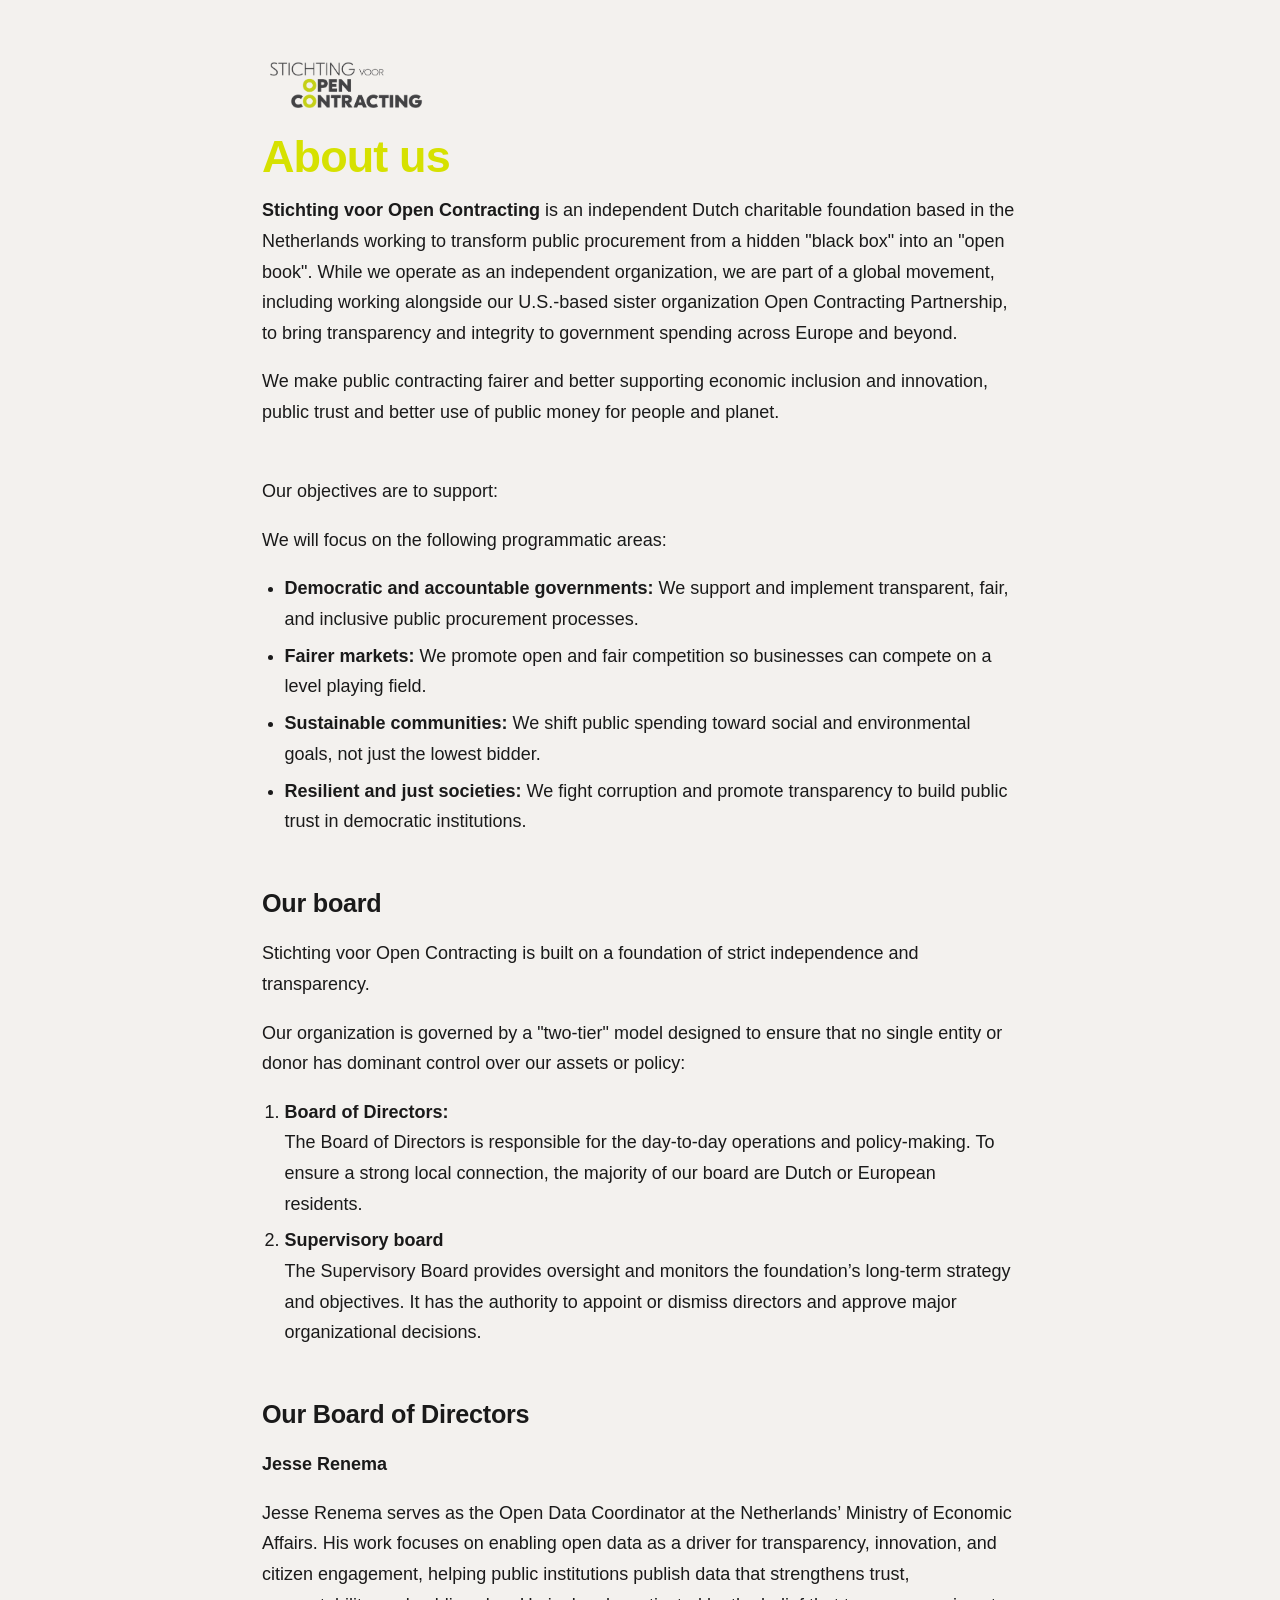
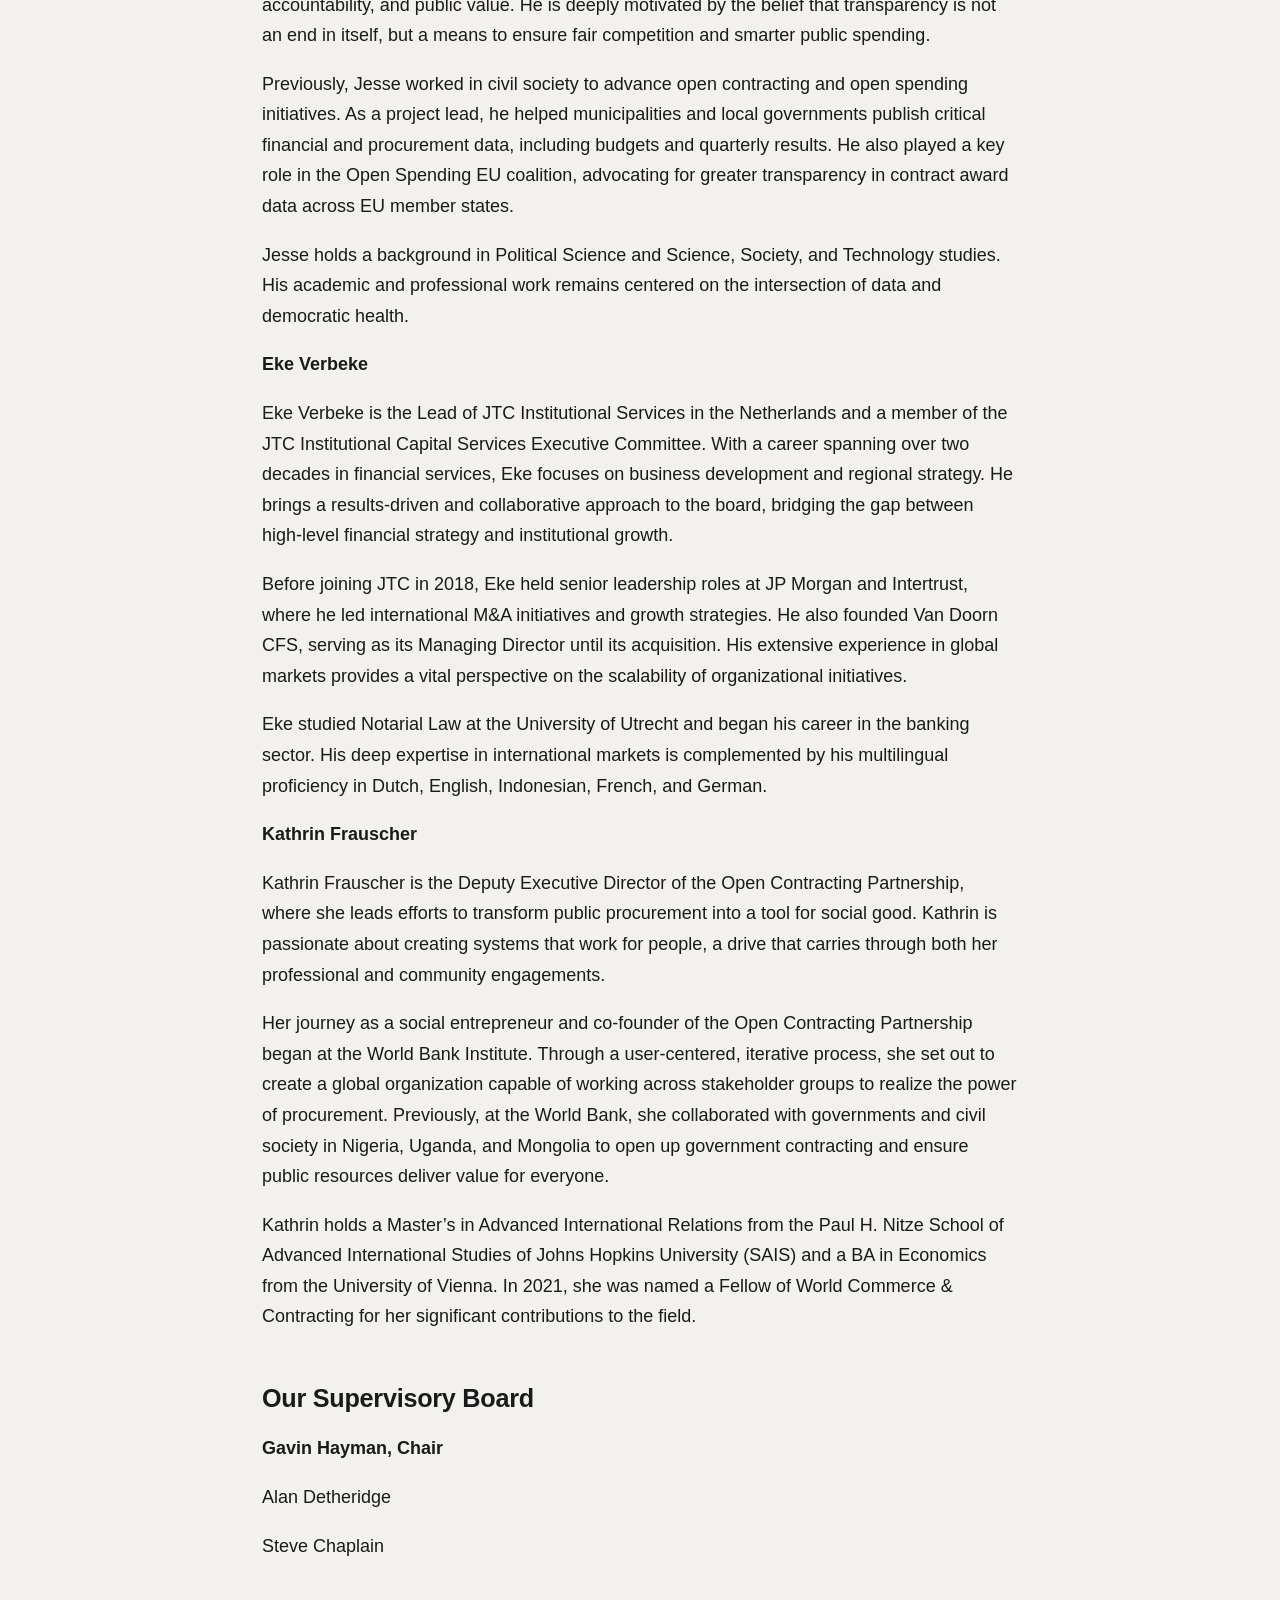
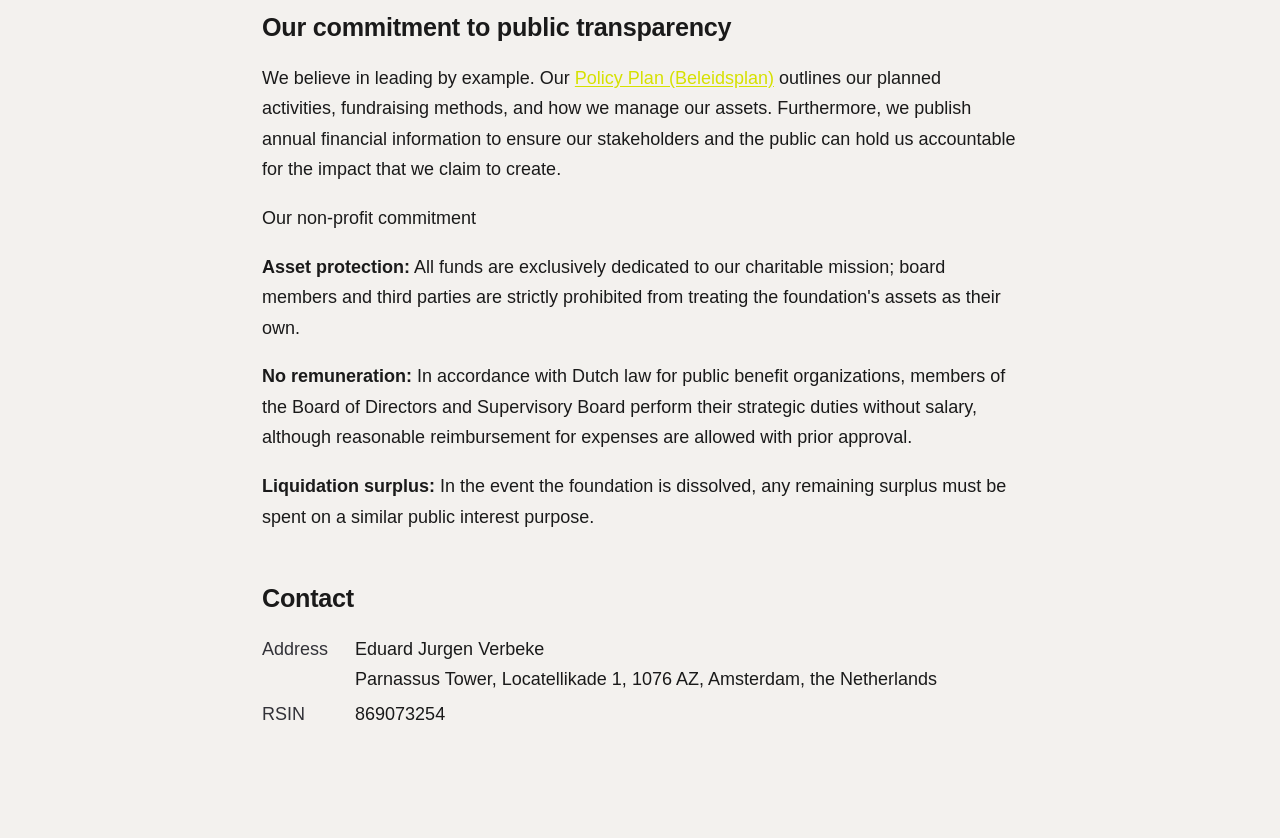
==== about.html @ 25e88741 "Rename about to about.html" ====
<!DOCTYPE html>
<html lang="en">
<head>
  <meta charset="UTF-8">
  <meta name="viewport" content="width=device-width, initial-scale=1.0">
  <title>About Stichting voor Open Contracting (SvOC)</title>
  <link rel="preload" href="fonts/GT-Eesti-Display-Regular.woff2" as="font" type="font/woff2" crossorigin>
  <link rel="preload" href="fonts/GT-Eesti-Display-Medium.woff2" as="font" type="font/woff2" crossorigin>
  <link rel="preload" href="fonts/GT-Eesti-Display-Bold.woff2" as="font" type="font/woff2" crossorigin>
  <link rel="stylesheet" href="styles.css">
</head>
<body>
  <main>
    <hgroup>
      <img src="files/Stichting-Logo.png" width="25%">
      <h1>About us</h1>
    </hgroup>

    <p><strong>Stichting voor Open Contracting</strong> is an independent Dutch charitable foundation based in the Netherlands working to transform public procurement from a hidden "black box" into an "open book". While we operate as an independent organization, we are part of a global movement, including working alongside our U.S.-based sister organization Open Contracting Partnership, to bring transparency and integrity to government spending across Europe and beyond.</p>
<p>We make public contracting fairer and better supporting economic inclusion and innovation, public trust and better use of public money for people and planet.<br><br></p> 
<p>Our objectives are to support:</p>
    <p>We will focus on the following programmatic areas:</p>
    
    <ul>
      <li><strong>Democratic and accountable governments:</strong> We support and implement transparent, fair, and inclusive public procurement processes. </li>
      <li><strong>Fairer markets:</strong> We promote open and fair competition so businesses can compete on a level playing field.</li>
      <li><strong>Sustainable communities:</strong> We shift public spending toward social and environmental goals, not just the lowest bidder.</li>
      <li><strong>Resilient and just societies:</strong> We fight corruption and promote transparency to build public trust in democratic institutions.</li>  
    </ul>

    <h2>Our board</h2>
    <p>Stichting voor Open Contracting is built on a foundation of strict independence and transparency.</p>
    <p>Our organization is governed by a "two-tier" model designed to ensure that no single entity or donor has dominant control over our assets or policy:
 </p>
    <ol>
    <li><strong>Board of Directors: </strong><br>
        The Board of Directors is responsible for the day-to-day operations and policy-making. To ensure a strong local connection, the majority of our board are Dutch or European residents.</li>
    <li><strong>Supervisory board </strong><br>
        The Supervisory Board provides oversight and monitors the foundation’s long-term strategy and objectives. It has the authority to appoint or dismiss directors and approve major organizational decisions.</li>
    </ol>
    
    <h2>Our Board of Directors</h2>
    <p><strong>Jesse Renema</strong></p>
<p>Jesse Renema serves as the Open Data Coordinator at the Netherlands’ Ministry of Economic Affairs. His work focuses on enabling open data as a driver for transparency, innovation, and citizen engagement, helping public institutions publish data that strengthens trust, accountability, and public value. He is deeply motivated by the belief that transparency is not an end in itself, but a means to ensure fair competition and smarter public spending. </p>
<p>Previously, Jesse worked in civil society to advance open contracting and open spending initiatives. As a project lead, he helped municipalities and local governments publish critical financial and procurement data, including budgets and quarterly results. He also played a key role in the Open Spending EU coalition, advocating for greater transparency in contract award data across EU member states. </p>
<p>Jesse holds a background in Political Science and Science, Society, and Technology studies. His academic and professional work remains centered on the intersection of data and democratic health. </p>

<p><strong>Eke Verbeke</strong></p>
<p>Eke Verbeke is the Lead of JTC Institutional Services in the Netherlands and a member of the JTC Institutional Capital Services Executive Committee. With a career spanning over two decades in financial services, Eke focuses on business development and regional strategy. He brings a results-driven and collaborative approach to the board, bridging the gap between high-level financial strategy and institutional growth. </p>
<p>Before joining JTC in 2018, Eke held senior leadership roles at JP Morgan and Intertrust, where he led international M&A initiatives and growth strategies. He also founded Van Doorn CFS, serving as its Managing Director until its acquisition. His extensive experience in global markets provides a vital perspective on the scalability of organizational initiatives. </p>
<p>Eke studied Notarial Law at the University of Utrecht and began his career in the banking sector. His deep expertise in international markets is complemented by his multilingual proficiency in Dutch, English, Indonesian, French, and German. </p>

<p><strong>Kathrin Frauscher</strong></p>
<p>Kathrin Frauscher is the Deputy Executive Director of the Open Contracting Partnership, where she leads efforts to transform public procurement into a tool for social good. Kathrin is passionate about creating systems that work for people, a drive that carries through both her professional and community engagements. </p>
<p>Her journey as a social entrepreneur and co-founder of the Open Contracting Partnership began at the World Bank Institute. Through a user-centered, iterative process, she set out to create a global organization capable of working across stakeholder groups to realize the power of procurement. Previously, at the World Bank, she collaborated with governments and civil society in Nigeria, Uganda, and Mongolia to open up government contracting and ensure public resources deliver value for everyone. </p>
<p>Kathrin holds a Master’s in Advanced International Relations from the Paul H. Nitze School of Advanced International Studies of Johns Hopkins University (SAIS) and a BA in Economics from the University of Vienna. In 2021, she was named a Fellow of World Commerce & Contracting for her significant contributions to the field.
 </p>

 <h2>Our Supervisory Board</h2>
    <p><strong>Gavin Hayman, Chair</strong></p>
    <p>Alan Detheridge</p>
    <p>Steve Chaplain</p>

<h2>Our commitment to public transparency</h2>
<p>We believe in leading by example. Our <a href="files/articles-of-incorporation.pdf" target="_blank">Policy Plan (Beleidsplan)</a> outlines our planned activities, fundraising methods, and how we manage our assets. Furthermore, we publish annual financial information to ensure our stakeholders and the public can hold us accountable for the impact that we claim to create.</p>

<p>Our non-profit commitment
<p><strong>Asset protection:</strong> All funds are exclusively dedicated to our charitable mission; board members and third parties are strictly prohibited from treating the foundation's assets as their own.</p>
<p><strong>No remuneration:</strong> In accordance with Dutch law for public benefit organizations, members of the Board of Directors and Supervisory Board perform their strategic duties without salary, although reasonable reimbursement for expenses are allowed with prior approval.</p>
<p><strong>Liquidation surplus:</strong> In the event the foundation is dissolved, any remaining surplus must be spent on a similar public interest purpose.
</p>

<h2>Contact</h2>
    <dl>
      <dt>Address</dt>
      <dd>Eduard Jurgen Verbeke<br>Parnassus Tower, Locatellikade 1, 1076 AZ, Amsterdam, the Netherlands</dd>
      <dt>RSIN</dt>
      <dd>869073254</dd>
    </dl>

  </main>
</body>
</html>
---- styles.css ----
/* GT Eesti */
@font-face {
  font-family: "GT Eesti";
  font-style: normal;
  font-display: swap;
  src: url("fonts/GT-Eesti-Display-Regular.woff2") format("woff2");
}

@font-face {
  font-family: "GT Eesti";
  font-style: normal;
  font-weight: 600;
  font-display: swap;
  src: url("fonts/GT-Eesti-Display-Medium.woff2") format("woff2");
}

@font-face {
  font-family: "GT Eesti";
  font-style: normal;
  font-weight: 700;
  font-display: swap;
  src: url("fonts/GT-Eesti-Display-Bold.woff2") format("woff2");
}


:root {
  --text: #1a1a1a;
  --text-light: #323238;
  --bg: #f3f1ee;
  --accent: #d6e100;
  --max-width: 42rem;
}

* {
  margin: 0;
  padding: 0;
  box-sizing: border-box;
}

html {
  font-size: 18px;
  -webkit-font-smoothing: antialiased;
  -moz-osx-font-smoothing: grayscale;
}

body {
  font-family: "GT-Eesti-Display-Regular", -apple-system, BlinkMacSystemFont, "Segoe UI", OpenSans, sans-serif;
  line-height: 1.7;
  color: var(--text);
  background: var(--bg);
  padding: 3rem 1.5rem 5rem;
}

main {
  max-width: var(--max-width);
  margin: 0 auto;
}

h1, h2, h3, .subtitle {
  font-family: "GT-Eesti-Display-Bold", OpenSans, sans-serif;
}

h1 {
  font-size: 2.5rem;
  line-height: 1.3;
  margin-bottom: 0.5rem;
  letter-spacing: -0.02em;
  color: var(--accent);
}

.subtitle {
  color: var(--text-light);
  font-size: 1.35rem;
  margin-bottom: 3rem;
}

.subtitle::after {
  content: "";
  display: block;
  width: 4rem;
  height: 3px;
  background: var(--accent);
  margin-top: 1.5rem;
}

h2 {
  font-size: 1.4rem;
  font-weight: 700;
  margin-top: 2.5rem;
  margin-bottom: 0.75rem;
  letter-spacing: -0.01em;
}

h3 {
  font-size: 1.2rem;
  font-weight: 600;
  margin-top: 2rem;
  margin-bottom: 0.75rem;
  letter-spacing: -0.01em;
}

p, ul, dl {
  margin-bottom: 1rem;
}

ul {
  padding-left: 1.25rem;
}

ol {
  padding-left: 1.25rem;
}

li {
  margin-bottom: 0.35rem;
}

dl {
  display: grid;
  grid-template-columns: auto 1fr;
  gap: 0.25rem 1.5rem;
}

dt {
  color: var(--text-light);
}

dd {
  margin: 0;
}

a {
  color: var(--accent);
  text-decoration: underline;
  text-underline-offset: 2px;
}

a:hover {
  color: var(--text);
}

@media (max-width: 600px) {
  html {
    font-size: 16px;
  }

  body {
    padding: 2rem 1rem 3rem;
  }

  h1 {
    font-size: 2rem;
  }

  dl {
    grid-template-columns: 1fr;
    gap: 0.1rem;
  }

  dt {
    margin-top: 0.5rem;
  }
}
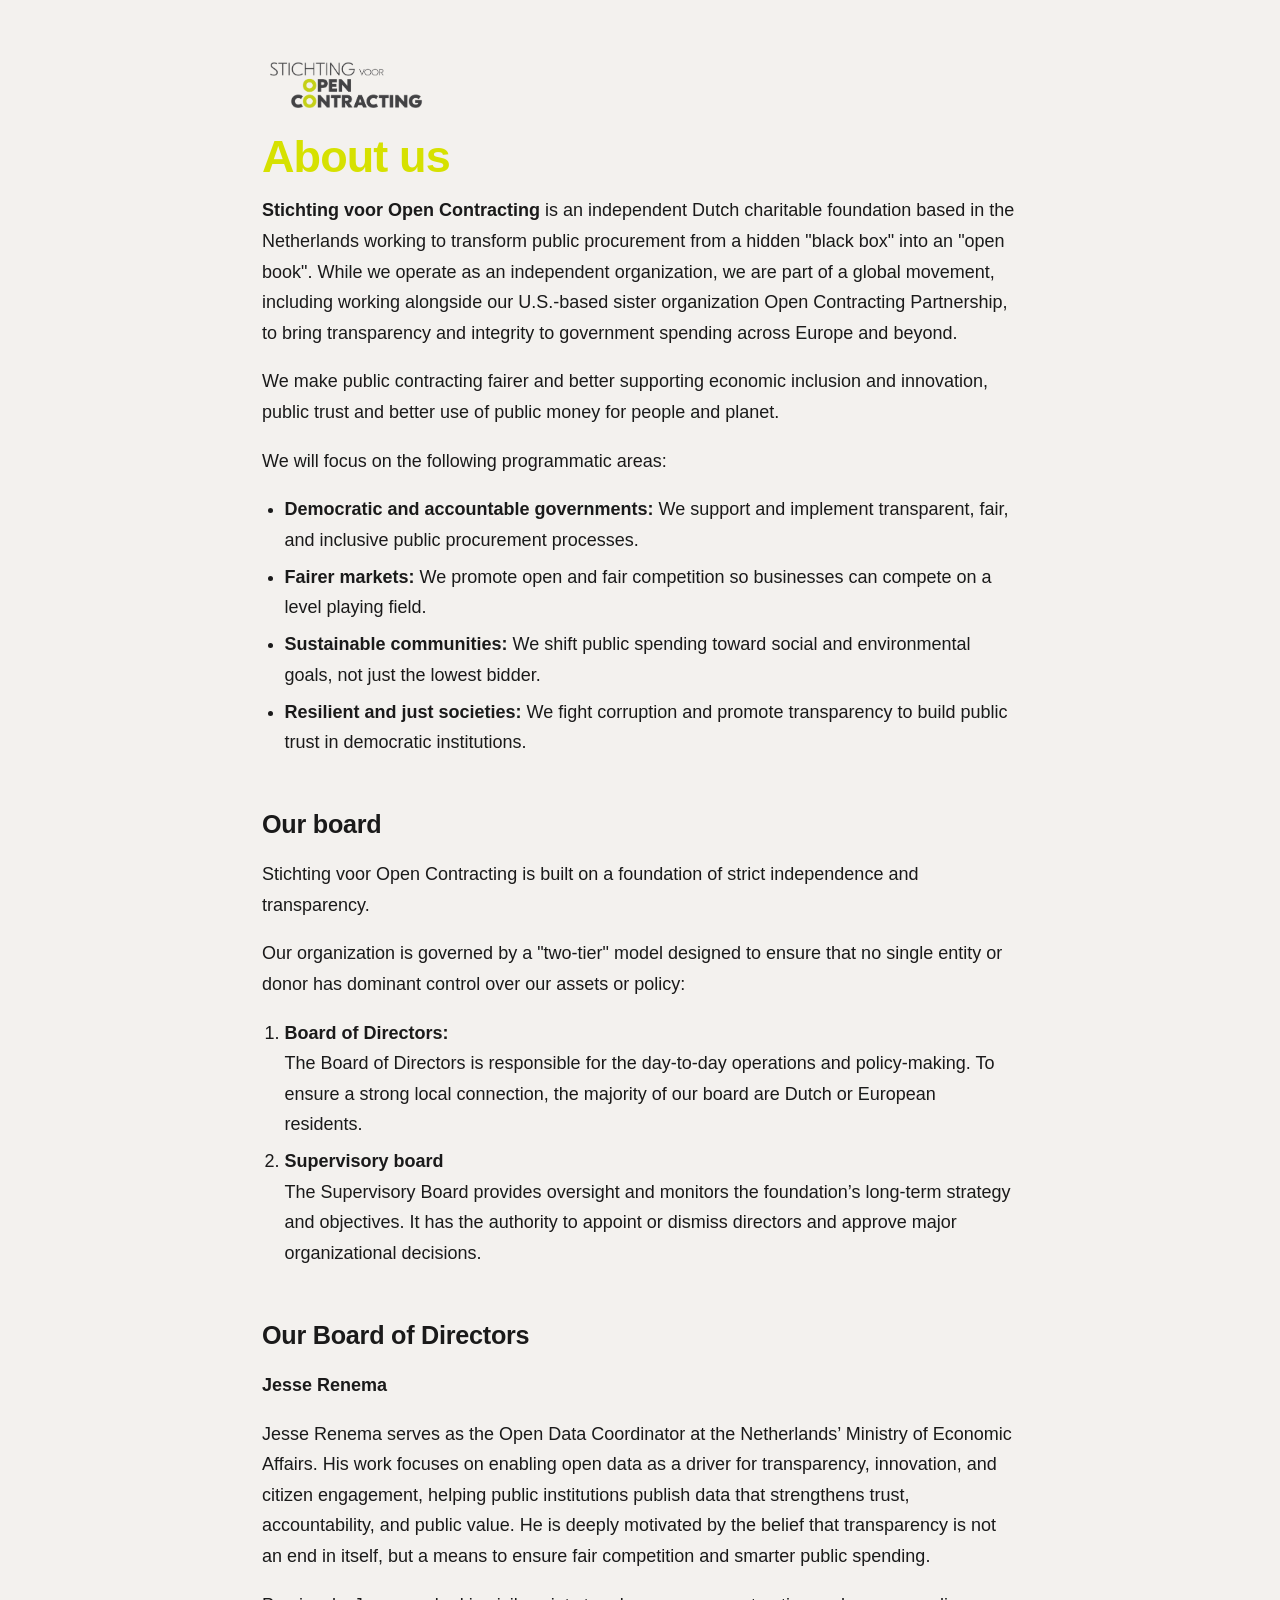
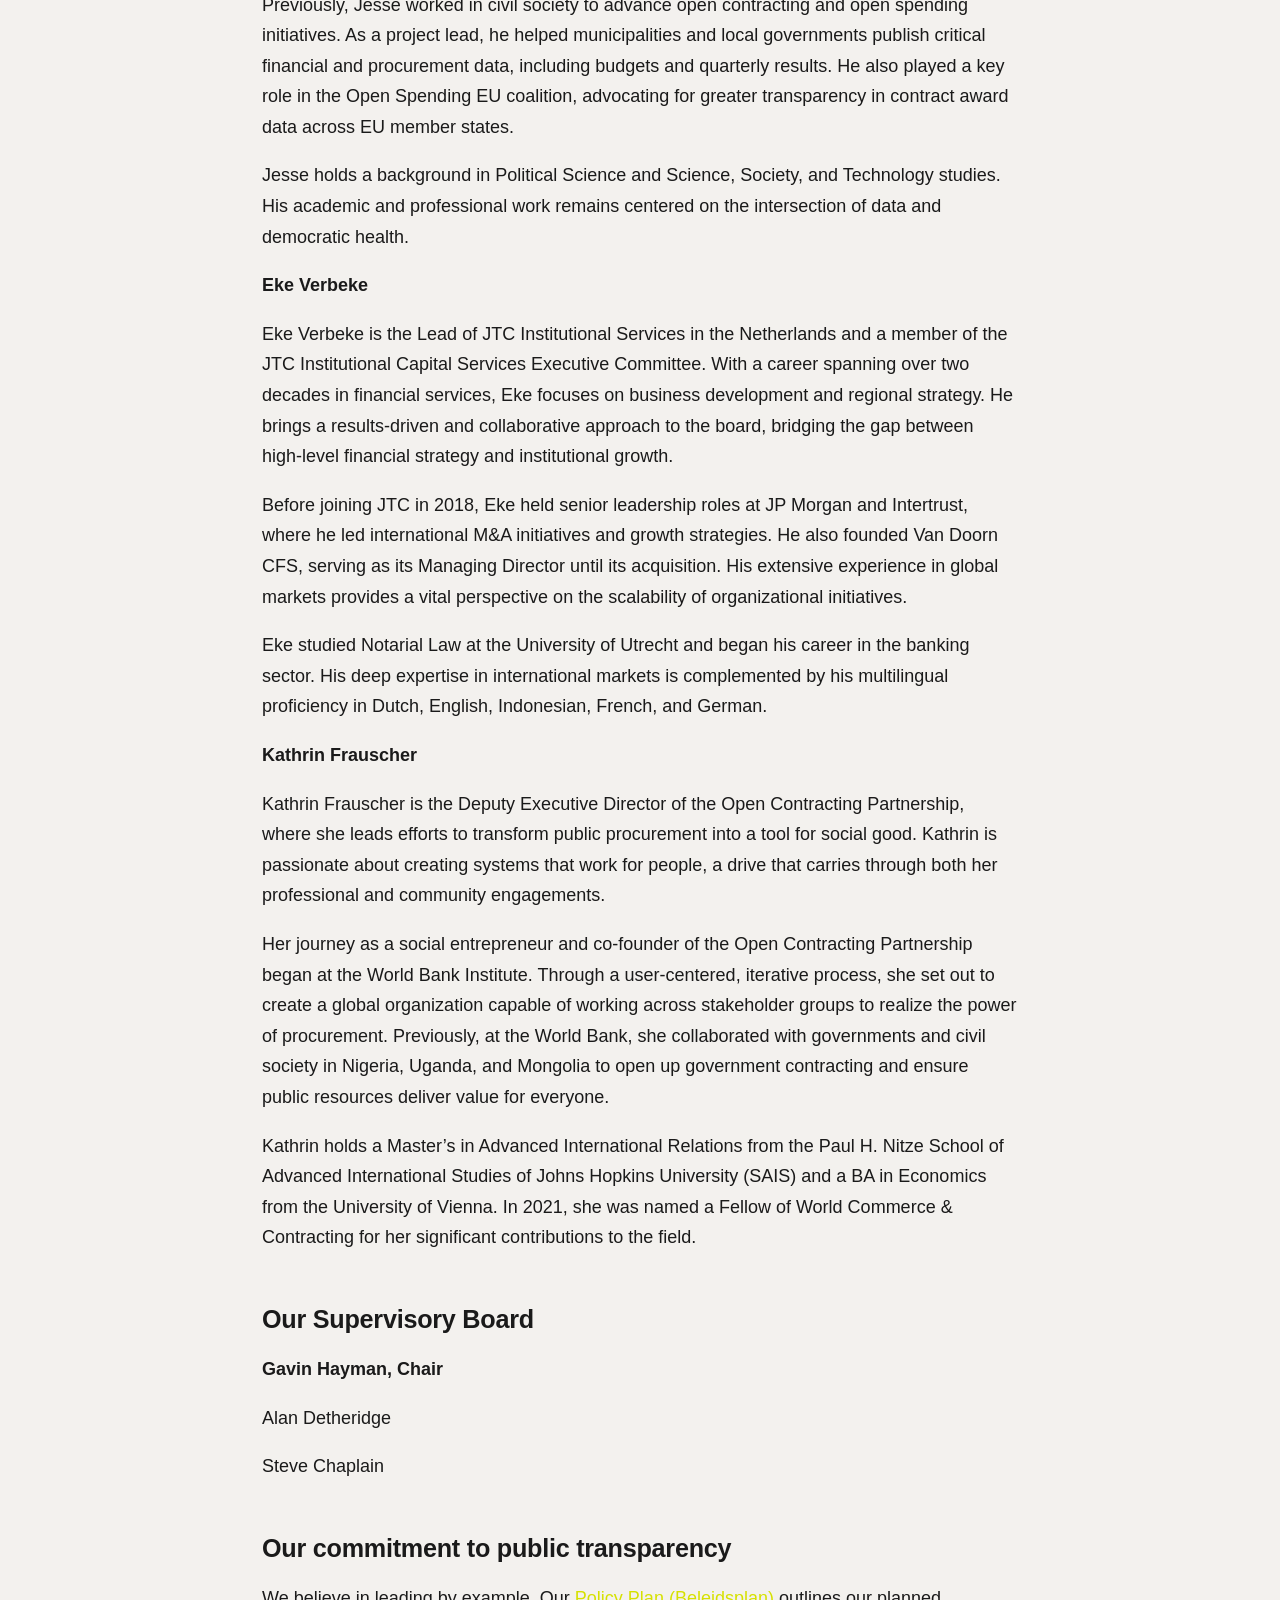
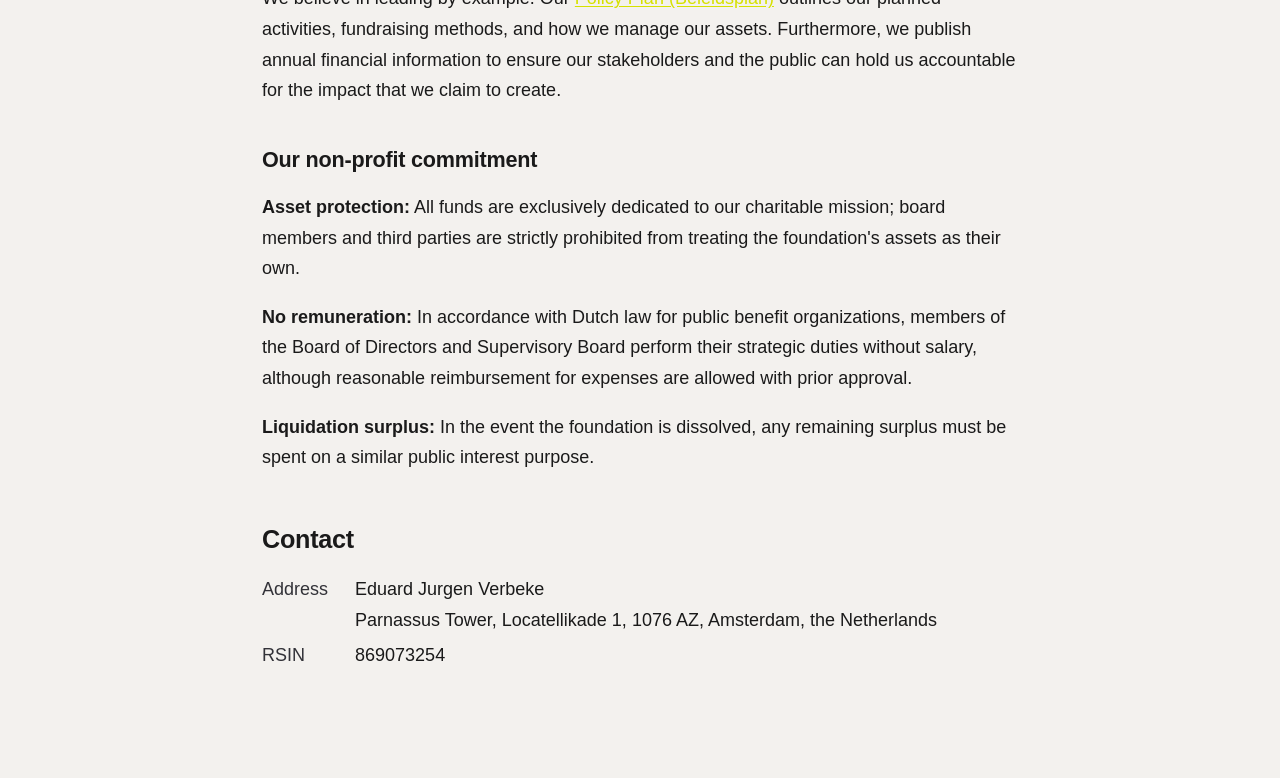
==== commit 17c8d44a: "Update about.html" ====
--- a/about.html
+++ b/about.html
@@ -17,10 +17,8 @@
     </hgroup>
 
     <p><strong>Stichting voor Open Contracting</strong> is an independent Dutch charitable foundation based in the Netherlands working to transform public procurement from a hidden "black box" into an "open book". While we operate as an independent organization, we are part of a global movement, including working alongside our U.S.-based sister organization Open Contracting Partnership, to bring transparency and integrity to government spending across Europe and beyond.</p>
-<p>We make public contracting fairer and better supporting economic inclusion and innovation, public trust and better use of public money for people and planet.<br><br></p> 
-<p>Our objectives are to support:</p>
+<p>We make public contracting fairer and better supporting economic inclusion and innovation, public trust and better use of public money for people and planet.</p> 
     <p>We will focus on the following programmatic areas:</p>
-    
     <ul>
       <li><strong>Democratic and accountable governments:</strong> We support and implement transparent, fair, and inclusive public procurement processes. </li>
       <li><strong>Fairer markets:</strong> We promote open and fair competition so businesses can compete on a level playing field.</li>
@@ -64,7 +62,7 @@
 <h2>Our commitment to public transparency</h2>
 <p>We believe in leading by example. Our <a href="files/articles-of-incorporation.pdf" target="_blank">Policy Plan (Beleidsplan)</a> outlines our planned activities, fundraising methods, and how we manage our assets. Furthermore, we publish annual financial information to ensure our stakeholders and the public can hold us accountable for the impact that we claim to create.</p>
 
-<p>Our non-profit commitment
+<h3>Our non-profit commitment</h3>
 <p><strong>Asset protection:</strong> All funds are exclusively dedicated to our charitable mission; board members and third parties are strictly prohibited from treating the foundation's assets as their own.</p>
 <p><strong>No remuneration:</strong> In accordance with Dutch law for public benefit organizations, members of the Board of Directors and Supervisory Board perform their strategic duties without salary, although reasonable reimbursement for expenses are allowed with prior approval.</p>
 <p><strong>Liquidation surplus:</strong> In the event the foundation is dissolved, any remaining surplus must be spent on a similar public interest purpose.
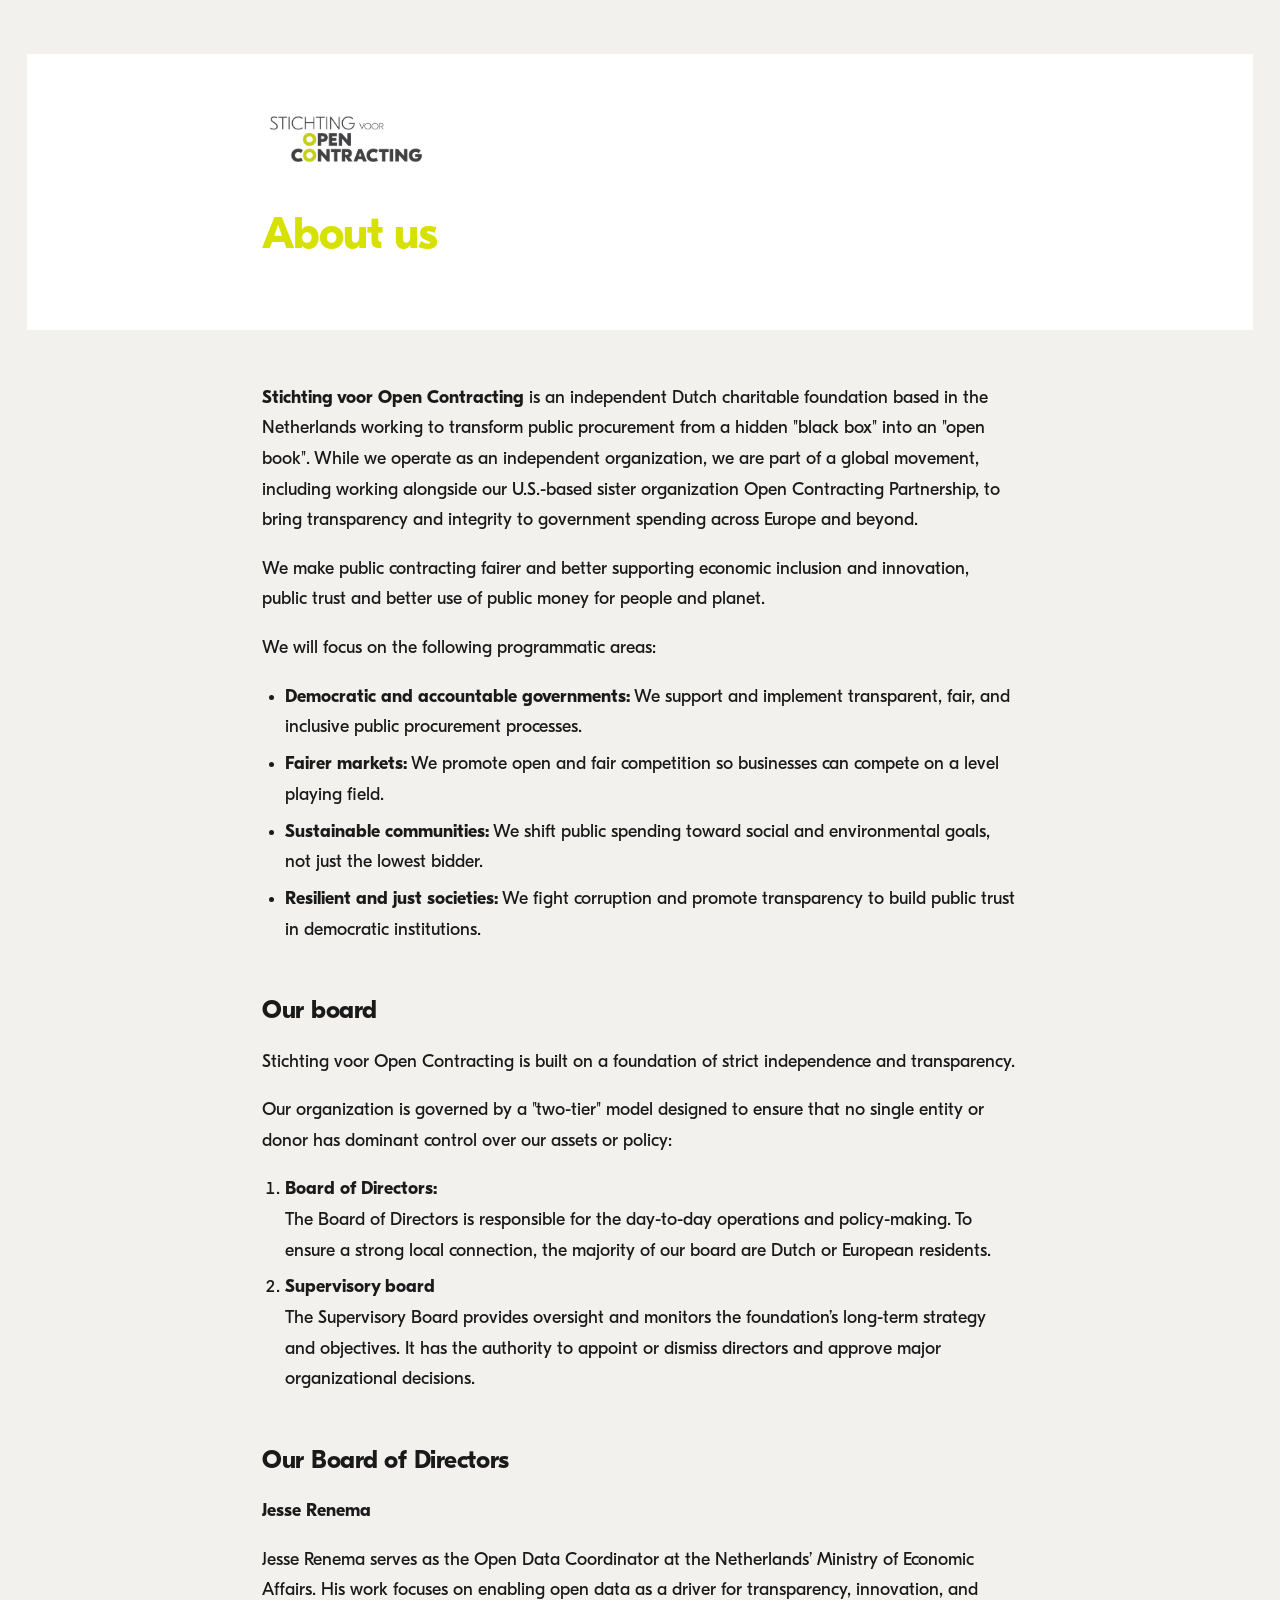
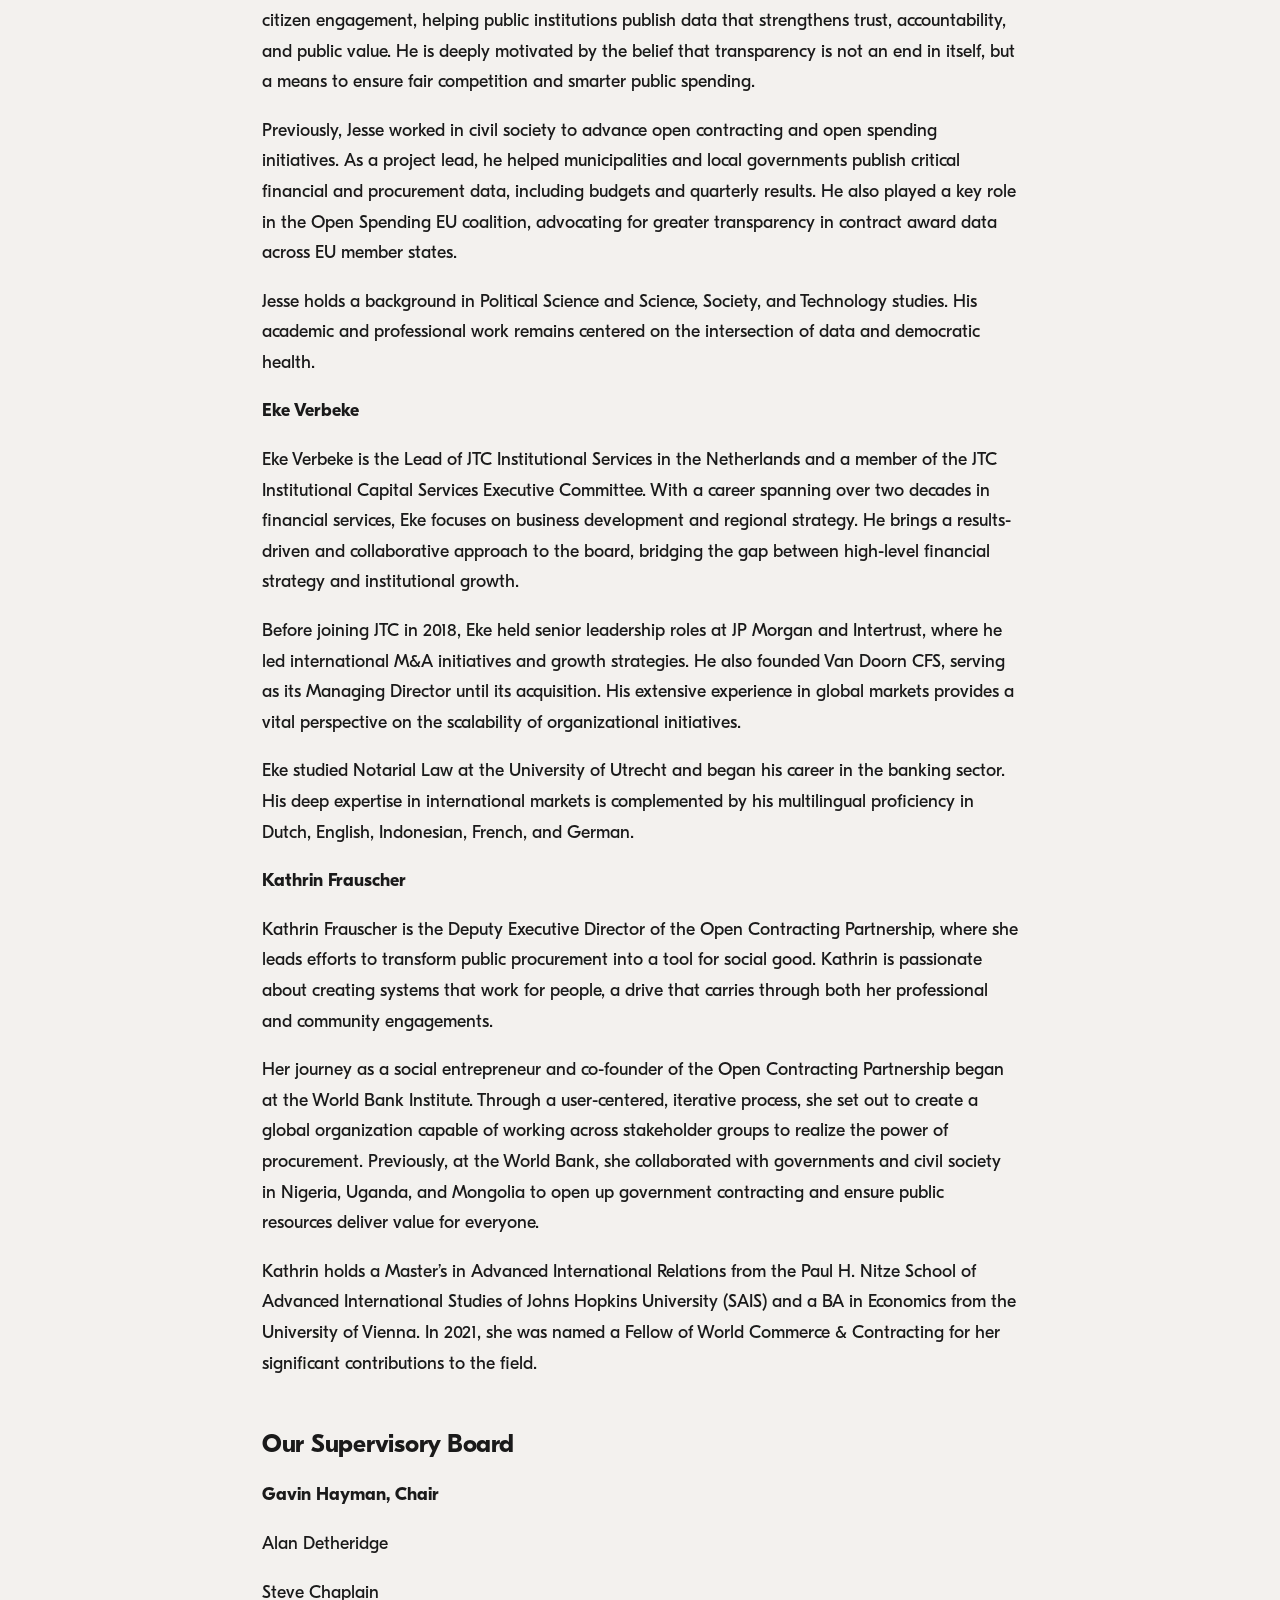
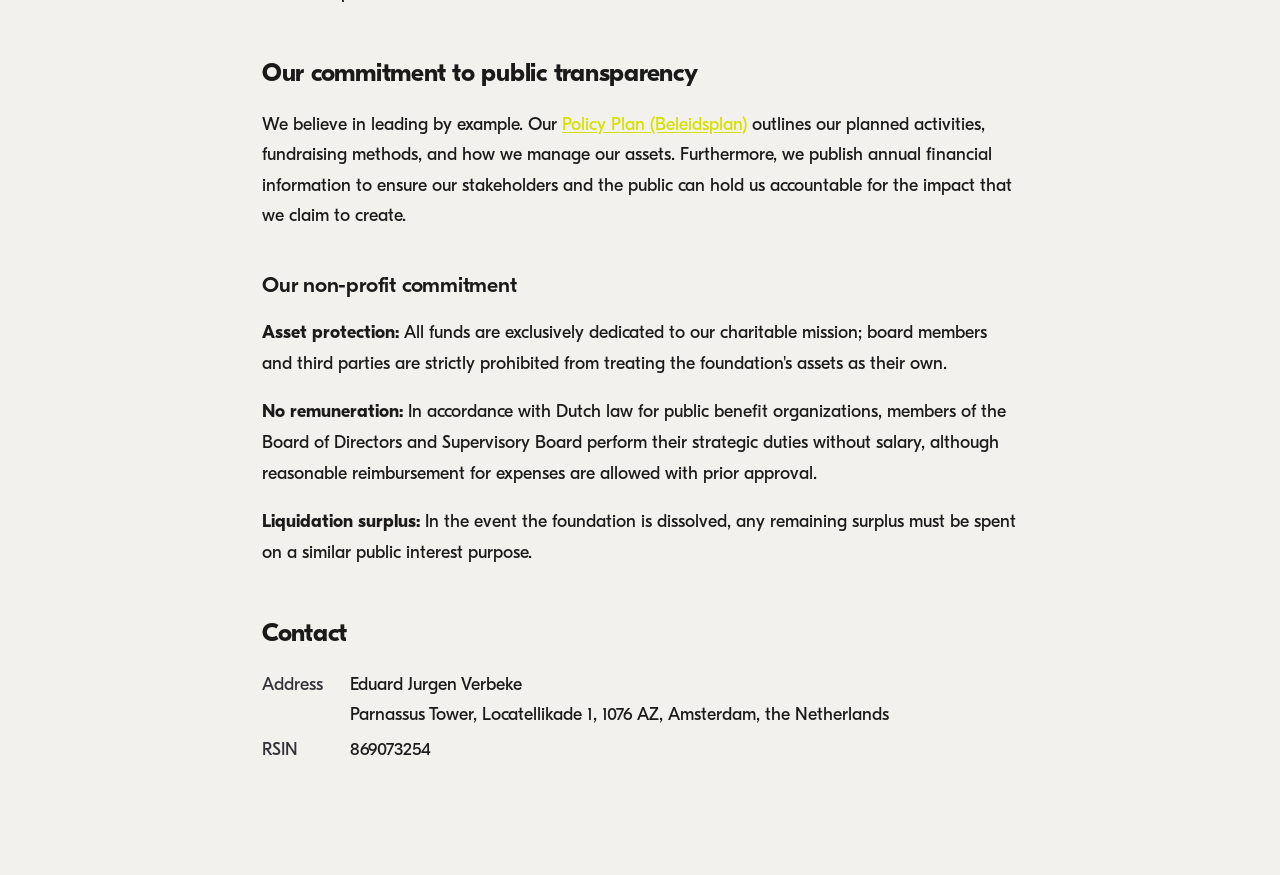
==== commit 93ff82e6: "Update about.html" ====
--- a/about.html
+++ b/about.html
@@ -10,11 +10,15 @@
   <link rel="stylesheet" href="styles.css">
 </head>
 <body>
+   <header class="site-header">
+    <div class="site-header__inner">
+      <a href="http://open-contracting.eu/index.html">
+         <a href="http://open-contracting.eu/index.html"><img src="files/Stichting-Logo.png"></a>
+      </a>
+      <h1>About us</h1>
+    </div>
+  </header>
   <main>
-    <hgroup>
-      <img src="files/Stichting-Logo.png" width="25%">
-      <h1>About us</h1>
-    </hgroup>
 
     <p><strong>Stichting voor Open Contracting</strong> is an independent Dutch charitable foundation based in the Netherlands working to transform public procurement from a hidden "black box" into an "open book". While we operate as an independent organization, we are part of a global movement, including working alongside our U.S.-based sister organization Open Contracting Partnership, to bring transparency and integrity to government spending across Europe and beyond.</p>
 <p>We make public contracting fairer and better supporting economic inclusion and innovation, public trust and better use of public money for people and planet.</p> 
--- a/styles.css
+++ b/styles.css
@@ -2,6 +2,7 @@
 @font-face {
   font-family: "GT Eesti";
   font-style: normal;
+  font-weight: 400;
   font-display: swap;
   src: url("fonts/GT-Eesti-Display-Regular.woff2") format("woff2");
 }
@@ -44,7 +45,7 @@
 }
 
 body {
-  font-family: "GT-Eesti-Display-Regular", -apple-system, BlinkMacSystemFont, "Segoe UI", OpenSans, sans-serif;
+  font-family: "GT Eesti", -apple-system, BlinkMacSystemFont, "Segoe UI", OpenSans, sans-serif;
   line-height: 1.7;
   color: var(--text);
   background: var(--bg);
@@ -57,12 +58,13 @@
 }
 
 h1, h2, h3, .subtitle {
-  font-family: "GT-Eesti-Display-Bold", OpenSans, sans-serif;
+  font-family: "GT Eesti", OpenSans, sans-serif;
 }
 
 h1 {
   font-size: 2.5rem;
   line-height: 1.3;
+  margin-top: 2.5rem;
   margin-bottom: 0.5rem;
   letter-spacing: -0.02em;
   color: var(--accent);
@@ -161,3 +163,109 @@
     margin-top: 0.5rem;
   }
 }
+
+/* Site header */
+.site-header {
+  background: #fff;
+  padding: 3rem 1.5rem;
+  margin-bottom: 3rem;
+}
+
+.site-header__inner {
+  max-width: var(--max-width);
+  margin: 0 auto;
+}
+
+.site-header__inner img {
+  display: block;
+  margin-bottom: 2rem;
+  width: clamp(120px, 25%, 220px);
+}
+
+.site-header__inner h1 {
+  margin-top: 0;
+}
+
+
+/* Buttons */
+.btn {
+  display: inline-block;
+  padding: 0.65em 1.4em;
+  font-family: "GT Eesti", sans-serif;
+  font-size: 0.95rem;
+  font-weight: 700;
+  text-decoration: none;
+  cursor: pointer;
+  border: none;
+  border-radius: 4px;
+  transition: background 0.15s ease, color 0.15s ease;
+}
+
+/* Primary: dark fill */
+.btn-primary {
+  background: var(--text);
+  color: var(--bg);
+}
+
+.btn-primary:hover {
+  background: var(--accent);
+  color: var(--text);
+}
+
+/* Secondary: outline */
+.btn-secondary {
+  background: transparent;
+  color: var(--text);
+  border: 2px solid var(--text);
+}
+
+.btn-secondary:hover {
+  background: var(--accent);
+  border-color: var(--accent);
+  color: var(--text);
+}
+
+/* Cards section */
+.cards-grid {
+  display: grid;
+  grid-template-columns: repeat(3, 1fr);
+  gap: 1.5rem;
+  margin-top: 2.5rem;
+  margin-bottom: 2rem;
+}
+
+.card {
+  background: #fff;
+  padding: 2rem 1.75rem;
+  box-shadow: 0 2px 12px rgba(0, 0, 0, 0.07);
+}
+
+.card-icon {
+  margin-bottom: 1.5rem;
+  height: 80px;
+  display: flex;
+  align-items: center;
+}
+
+.card-icon img {
+  max-height: 80px;
+  width: auto;
+}
+
+.card h3 {
+  margin-top: 0;
+  margin-bottom: 0.6rem;
+  font-size: 1.1rem;
+}
+
+.card p {
+  margin-bottom: 0;
+  color: var(--text-light);
+  font-size: 0.95rem;
+}
+
+@media (max-width: 768px) {
+  .cards-grid {
+    grid-template-columns: 1fr;
+  }
+}
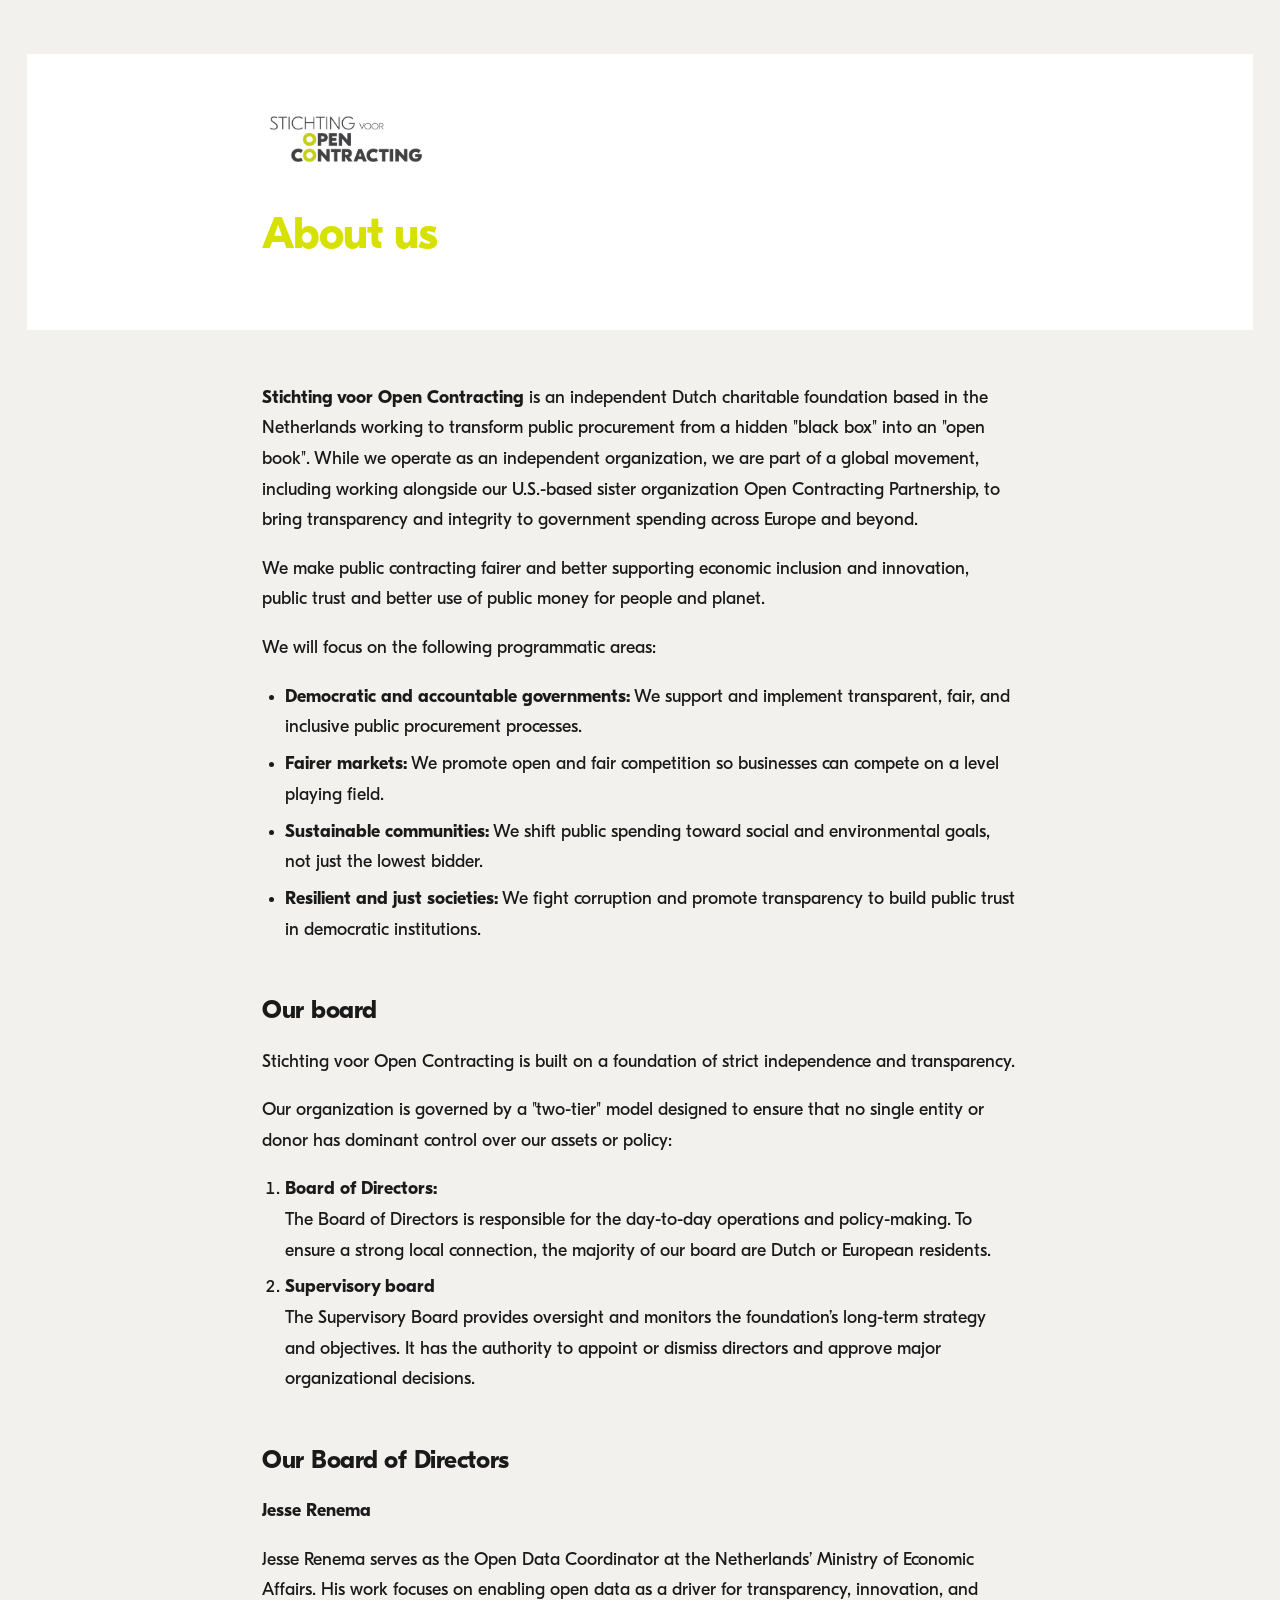
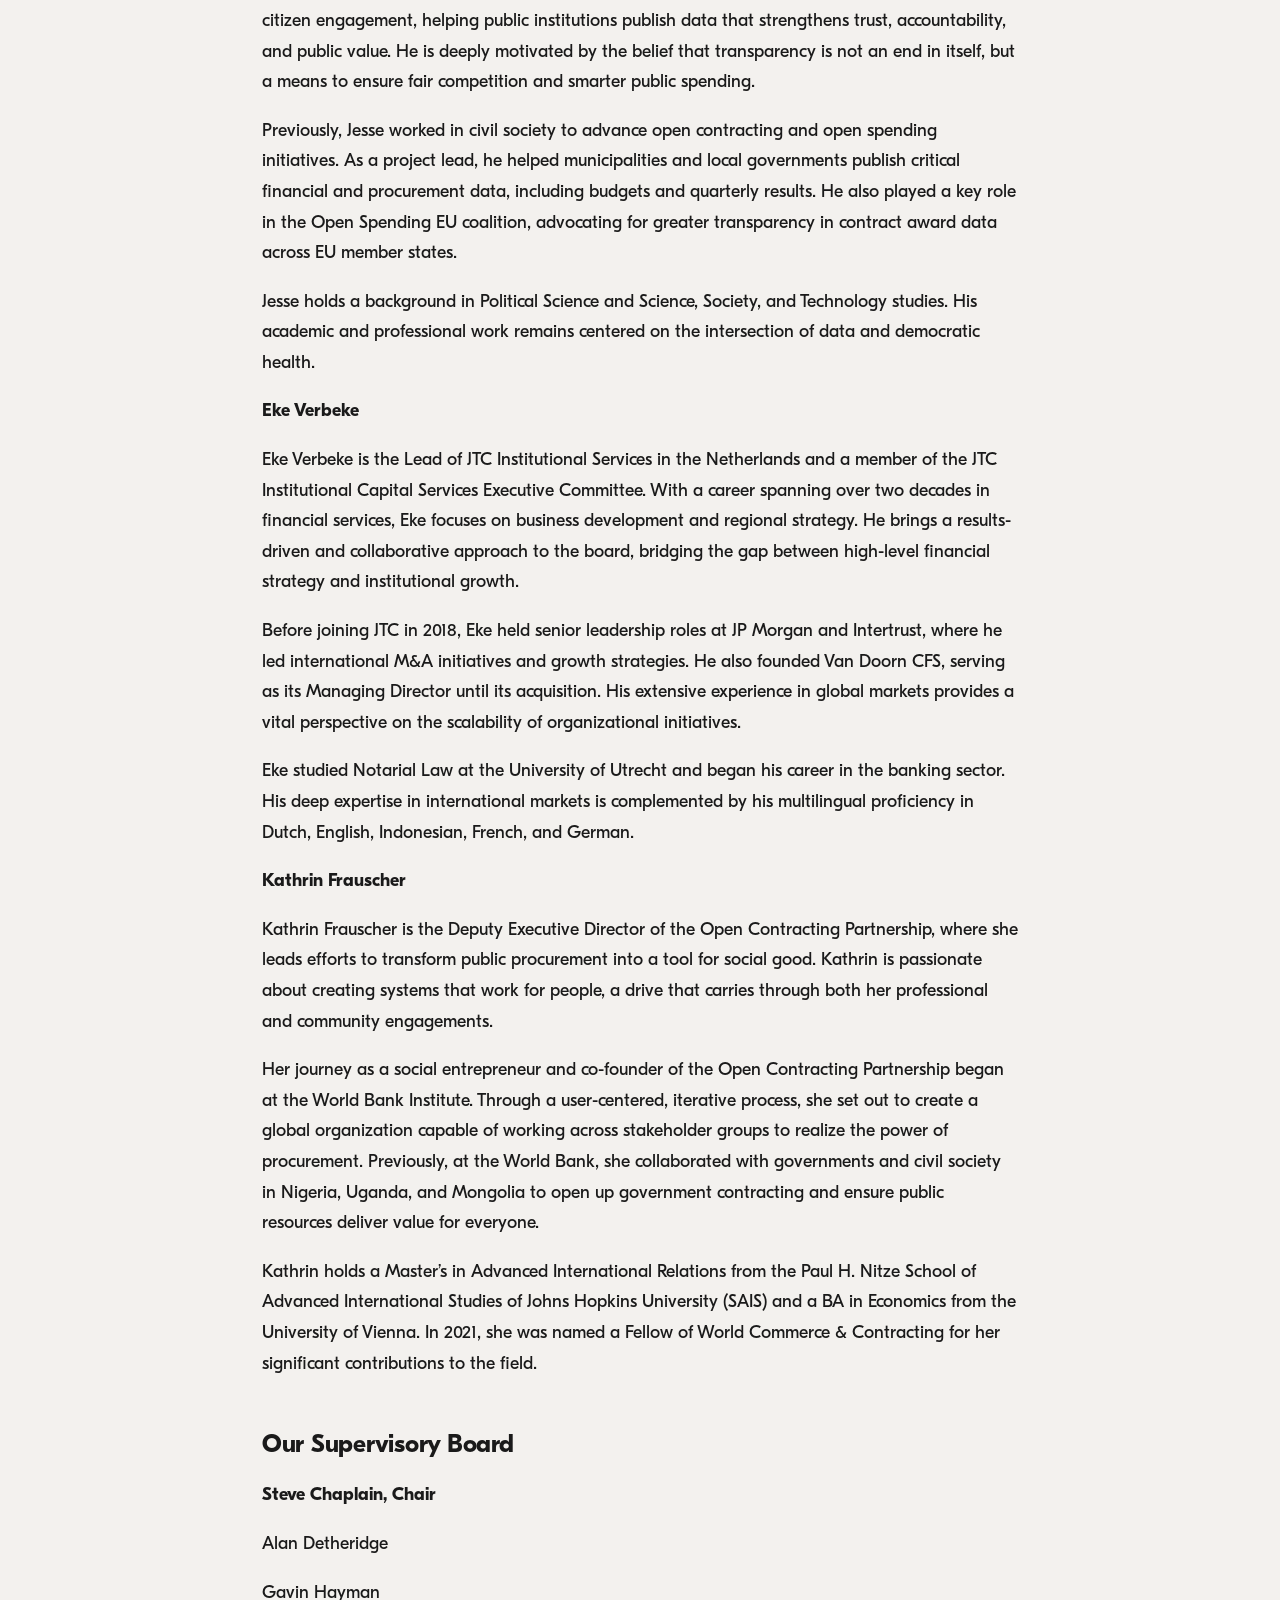
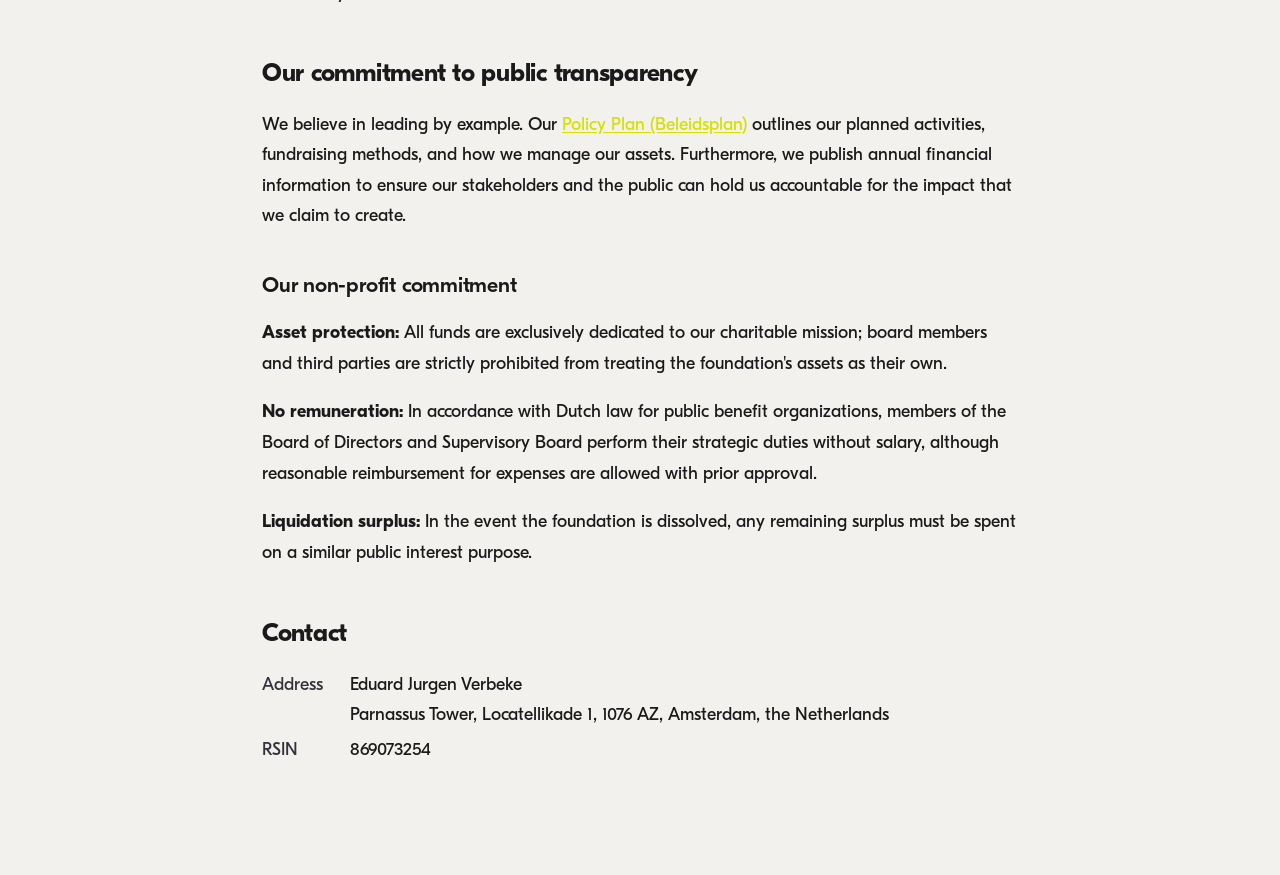
==== commit b05c74aa: "Update about.html" ====
--- a/about.html
+++ b/about.html
@@ -18,8 +18,8 @@
       <h1>About us</h1>
     </div>
   </header>
+  
   <main>
-
     <p><strong>Stichting voor Open Contracting</strong> is an independent Dutch charitable foundation based in the Netherlands working to transform public procurement from a hidden "black box" into an "open book". While we operate as an independent organization, we are part of a global movement, including working alongside our U.S.-based sister organization Open Contracting Partnership, to bring transparency and integrity to government spending across Europe and beyond.</p>
 <p>We make public contracting fairer and better supporting economic inclusion and innovation, public trust and better use of public money for people and planet.</p> 
     <p>We will focus on the following programmatic areas:</p>
@@ -59,9 +59,9 @@
  </p>
 
  <h2>Our Supervisory Board</h2>
-    <p><strong>Gavin Hayman, Chair</strong></p>
+    <p><strong>Steve Chaplain, Chair</strong></p>
     <p>Alan Detheridge</p>
-    <p>Steve Chaplain</p>
+    <p>Gavin Hayman</p>
 
 <h2>Our commitment to public transparency</h2>
 <p>We believe in leading by example. Our <a href="files/articles-of-incorporation.pdf" target="_blank">Policy Plan (Beleidsplan)</a> outlines our planned activities, fundraising methods, and how we manage our assets. Furthermore, we publish annual financial information to ensure our stakeholders and the public can hold us accountable for the impact that we claim to create.</p>
